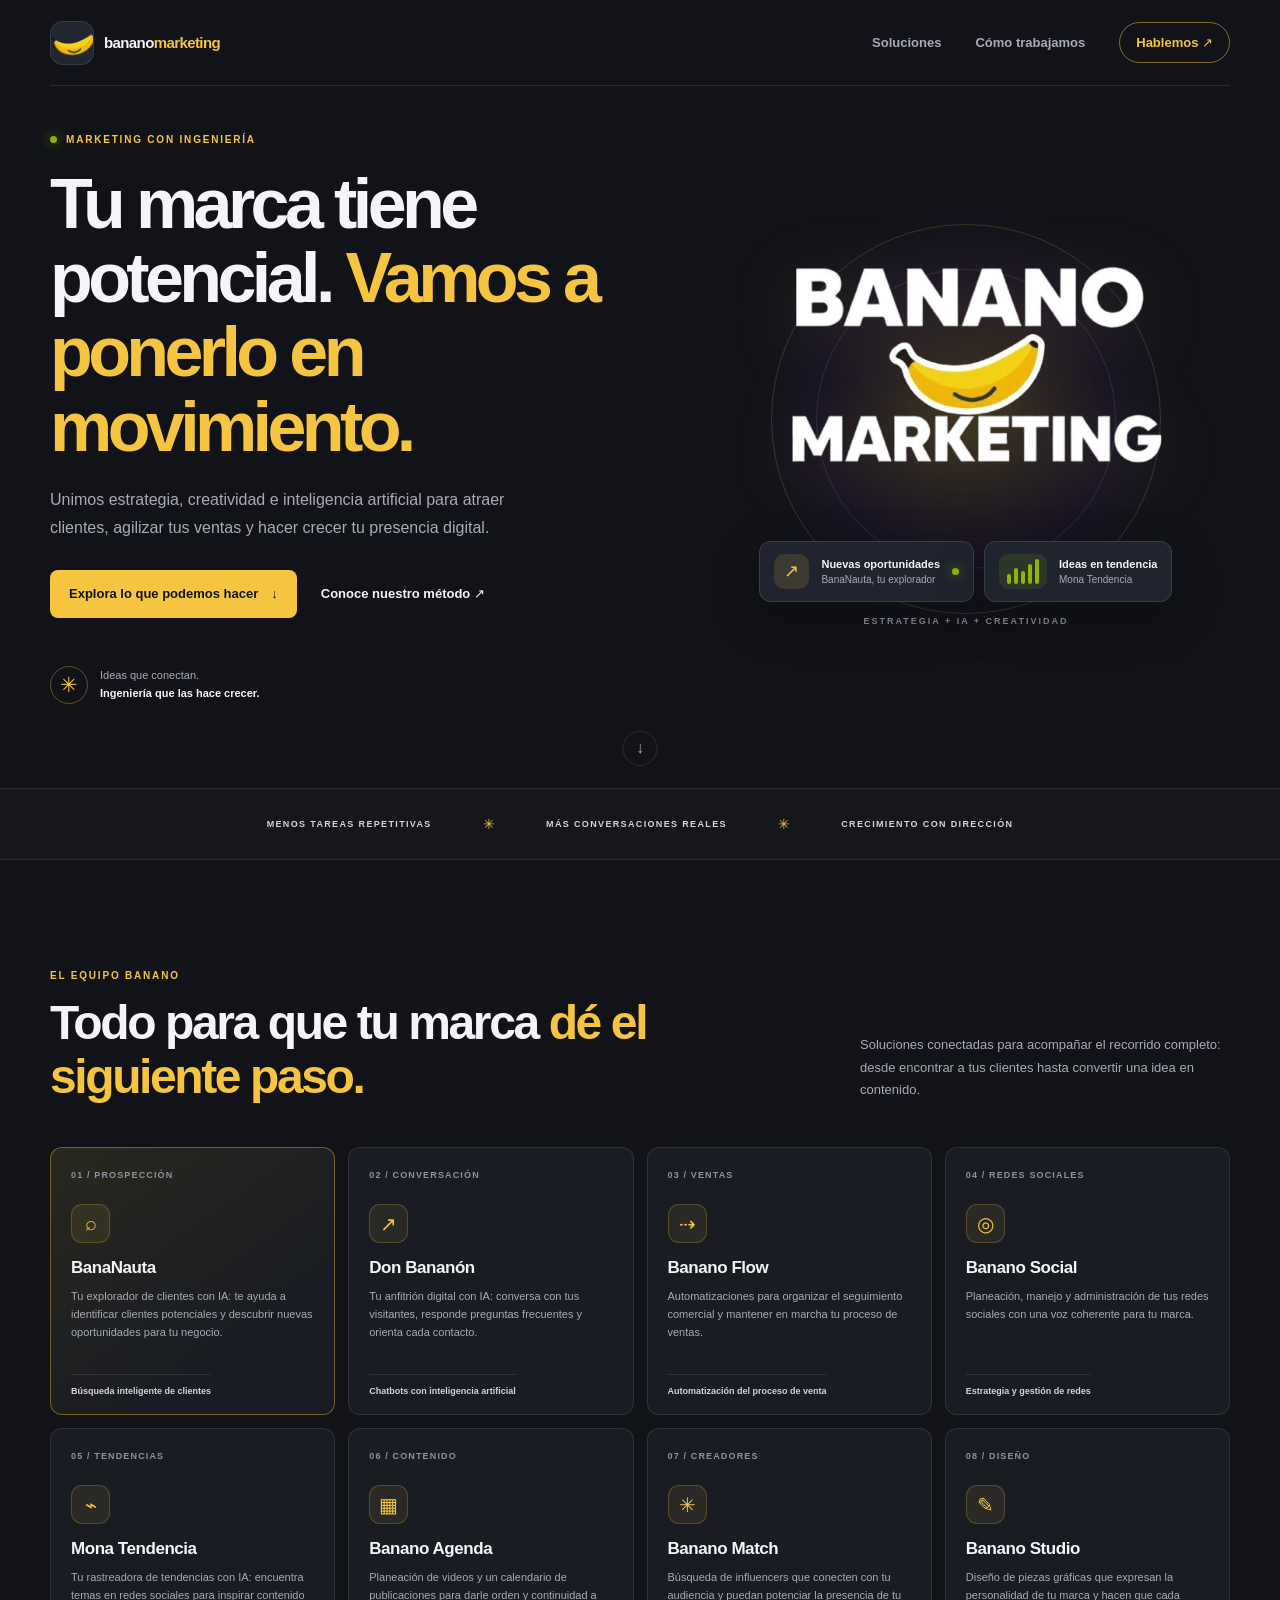
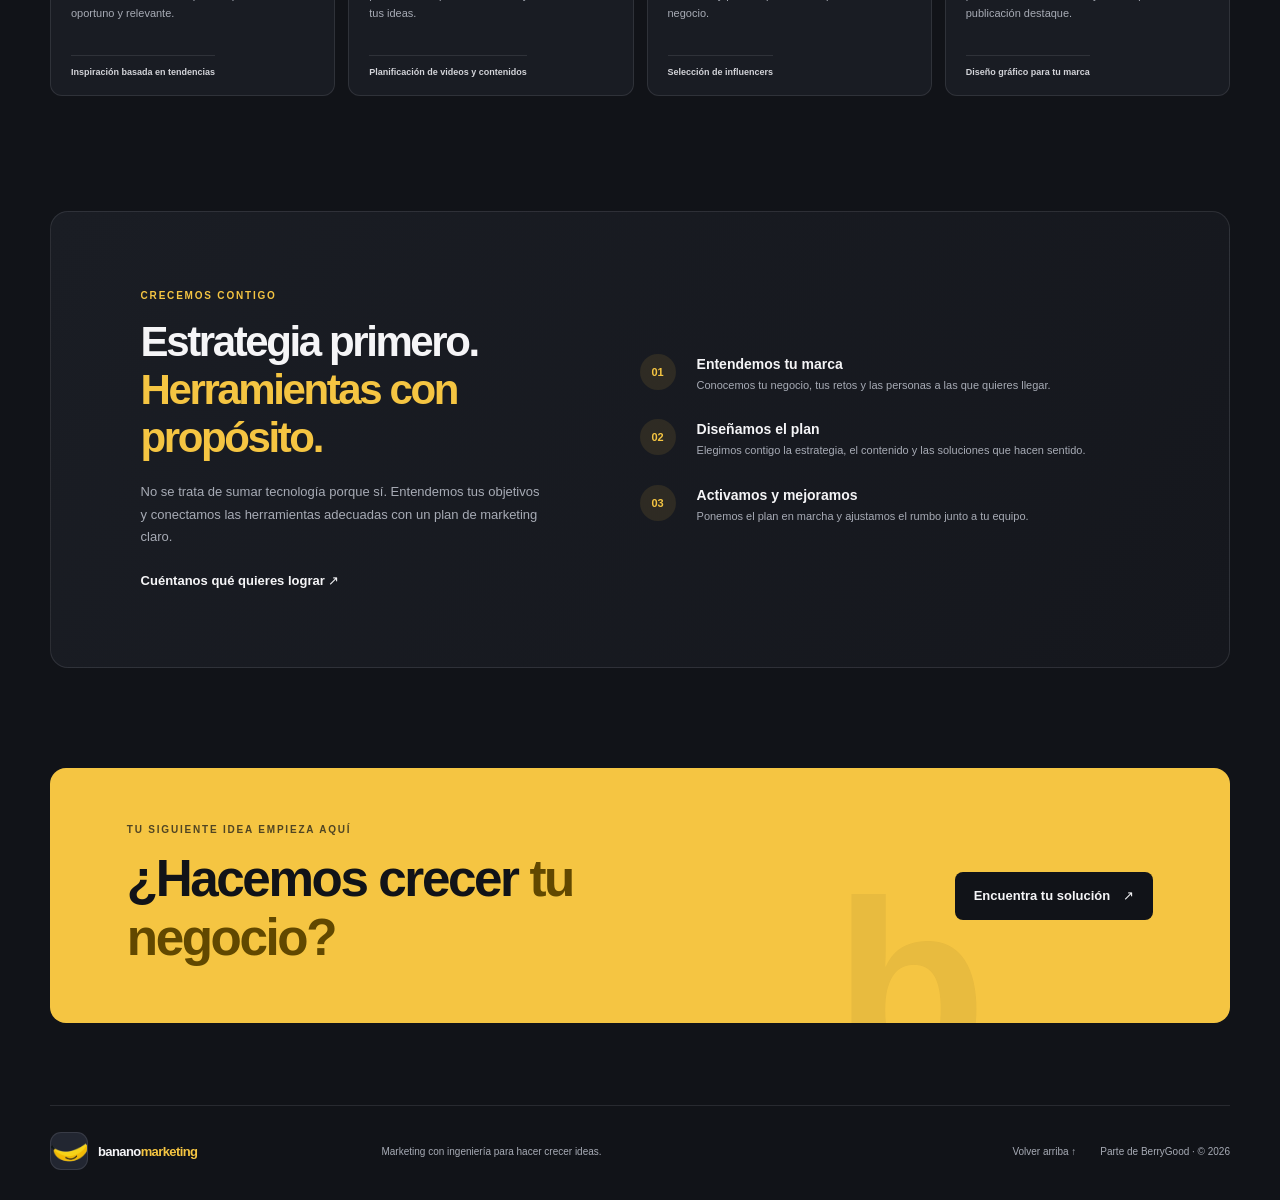
==== html/bananoMarketinghtml/indexBananoMarketing.html @ 51cf54a7 "feat: Se agrega parte de la pagina de banano marketing." ====
<!DOCTYPE html>
<html lang="es">
<head>
    <meta charset="UTF-8">
    <meta name="viewport" content="width=device-width, initial-scale=1.0">
    <meta name="theme-color" content="#111318">
    <meta name="description" content="Banano Marketing combina estrategia, inteligencia artificial y diseño para ayudar a crecer a tu negocio.">
    <title>Banano Marketing | Crecimiento con ingeniería</title>
    <link rel="stylesheet" href="../../css/bananoMarketingcss/styleBananoMarketing.css">
</head>
<body>
    <a class="skip-link" href="#contenido">Saltar al contenido</a>
    <header class="site-header">
        <a class="brand" href="#inicio" aria-label="Banano Marketing, inicio">
            <span class="brand-logo" aria-hidden="true"><img src="Logo_bananoMarketing.png" alt=""></span>
            <span class="brand-name">banano<span>marketing</span></span>
        </a>
        <nav class="main-nav" aria-label="Navegación principal">
            <a href="#soluciones">Soluciones</a>
            <a href="#metodo">Cómo trabajamos</a>
            <a class="nav-cta" href="#hablemos">Hablemos <span aria-hidden="true">↗</span></a>
        </nav>
    </header>

    <main id="contenido">
        <section class="hero section-wrap" id="inicio" aria-labelledby="hero-title">
            <div class="hero-copy">
                <p class="eyebrow"><span class="status-dot" aria-hidden="true"></span> MARKETING CON INGENIERÍA</p>
                <h1 id="hero-title">Tu marca tiene potencial. <span>Vamos a ponerlo en movimiento.</span></h1>
                <p class="hero-description">Unimos estrategia, creatividad e inteligencia artificial para atraer clientes, agilizar tus ventas y hacer crecer tu presencia digital.</p>
                <div class="hero-actions">
                    <a class="button button-primary" href="#soluciones">Explora lo que podemos hacer <span aria-hidden="true">↓</span></a>
                    <a class="text-link" href="#metodo">Conoce nuestro método <span aria-hidden="true">↗</span></a>
                </div>
                <div class="hero-proof">
                    <span class="proof-mark" aria-hidden="true">✳</span>
                    <p>Ideas que conectan.<br><strong>Ingeniería que las hace crecer.</strong></p>
                </div>
            </div>

            <div class="hero-art" aria-label="Panel ilustrativo de Banano Marketing">
                <div class="orbit orbit-large" aria-hidden="true"></div>
                <div class="orbit orbit-small" aria-hidden="true"></div>
                <img class="hero-title-image" src="titulo_bananoMarketing.png" alt="Identidad visual de Banano Marketing con su banana sonriente">
                <div class="hero-signals" aria-label="Herramientas de inteligencia artificial">
                    <div class="float-card leads-card">
                        <span class="card-icon" aria-hidden="true">↗</span>
                        <span><strong>Nuevas oportunidades</strong><small>BanaNauta, tu explorador</small></span>
                        <span class="live-dot" aria-label="Activo"></span>
                    </div>
                    <div class="float-card trend-card">
                        <span class="trend-bars" aria-hidden="true"><i></i><i></i><i></i><i></i><i></i></span>
                        <span><strong>Ideas en tendencia</strong><small>Mona Tendencia</small></span>
                    </div>
                </div>
                <span class="art-caption">ESTRATEGIA + IA + CREATIVIDAD</span>
            </div>
            <a class="scroll-cue" href="#soluciones" aria-label="Desplazarse a las soluciones"><span aria-hidden="true">↓</span></a>
        </section>

        <section class="intro-band" aria-label="Nuestro enfoque">
            <p>MENOS TAREAS REPETITIVAS</p><span aria-hidden="true">✳</span>
            <p>MÁS CONVERSACIONES REALES</p><span aria-hidden="true">✳</span>
            <p>CRECIMIENTO CON DIRECCIÓN</p>
        </section>

        <section class="solutions section-wrap" id="soluciones" aria-labelledby="solutions-title">
            <div class="section-heading">
                <div>
                    <p class="eyebrow">EL EQUIPO BANANO</p>
                    <h2 id="solutions-title">Todo para que tu marca <span>dé el siguiente paso.</span></h2>
                </div>
                <p class="section-intro">Soluciones conectadas para acompañar el recorrido completo: desde encontrar a tus clientes hasta convertir una idea en contenido.</p>
            </div>

            <div class="solution-grid">
                <article class="solution-card featured-card">
                    <span class="solution-index">01 / PROSPECCIÓN</span>
                    <span class="solution-icon" aria-hidden="true">⌕</span>
                    <h3>BanaNauta</h3>
                    <p>Tu explorador de clientes con IA: te ayuda a identificar clientes potenciales y descubrir nuevas oportunidades para tu negocio.</p>
                    <span class="solution-tag">Búsqueda inteligente de clientes</span>
                </article>
                <article class="solution-card">
                    <span class="solution-index">02 / CONVERSACIÓN</span>
                    <span class="solution-icon" aria-hidden="true">↗</span>
                    <h3>Don Bananón</h3>
                    <p>Tu anfitrión digital con IA: conversa con tus visitantes, responde preguntas frecuentes y orienta cada contacto.</p>
                    <span class="solution-tag">Chatbots con inteligencia artificial</span>
                </article>
                <article class="solution-card">
                    <span class="solution-index">03 / VENTAS</span>
                    <span class="solution-icon" aria-hidden="true">⇢</span>
                    <h3>Banano Flow</h3>
                    <p>Automatizaciones para organizar el seguimiento comercial y mantener en marcha tu proceso de ventas.</p>
                    <span class="solution-tag">Automatización del proceso de venta</span>
                </article>
                <article class="solution-card">
                    <span class="solution-index">04 / REDES SOCIALES</span>
                    <span class="solution-icon" aria-hidden="true">◎</span>
                    <h3>Banano Social</h3>
                    <p>Planeación, manejo y administración de tus redes sociales con una voz coherente para tu marca.</p>
                    <span class="solution-tag">Estrategia y gestión de redes</span>
                </article>
                <article class="solution-card">
                    <span class="solution-index">05 / TENDENCIAS</span>
                    <span class="solution-icon" aria-hidden="true">⌁</span>
                    <h3>Mona Tendencia</h3>
                    <p>Tu rastreadora de tendencias con IA: encuentra temas en redes sociales para inspirar contenido oportuno y relevante.</p>
                    <span class="solution-tag">Inspiración basada en tendencias</span>
                </article>
                <article class="solution-card">
                    <span class="solution-index">06 / CONTENIDO</span>
                    <span class="solution-icon" aria-hidden="true">▦</span>
                    <h3>Banano Agenda</h3>
                    <p>Planeación de videos y un calendario de publicaciones para darle orden y continuidad a tus ideas.</p>
                    <span class="solution-tag">Planificación de videos y contenidos</span>
                </article>
                <article class="solution-card">
                    <span class="solution-index">07 / CREADORES</span>
                    <span class="solution-icon" aria-hidden="true">✳</span>
                    <h3>Banano Match</h3>
                    <p>Búsqueda de influencers que conecten con tu audiencia y puedan potenciar la presencia de tu negocio.</p>
                    <span class="solution-tag">Selección de influencers</span>
                </article>
                <article class="solution-card">
                    <span class="solution-index">08 / DISEÑO</span>
                    <span class="solution-icon" aria-hidden="true">✎</span>
                    <h3>Banano Studio</h3>
                    <p>Diseño de piezas gráficas que expresan la personalidad de tu marca y hacen que cada publicación destaque.</p>
                    <span class="solution-tag">Diseño gráfico para tu marca</span>
                </article>
            </div>
        </section>

        <section class="method section-wrap" id="metodo" aria-labelledby="method-title">
            <div class="method-copy">
                <p class="eyebrow">CRECEMOS CONTIGO</p>
                <h2 id="method-title">Estrategia primero. <span>Herramientas con propósito.</span></h2>
                <p>No se trata de sumar tecnología porque sí. Entendemos tus objetivos y conectamos las herramientas adecuadas con un plan de marketing claro.</p>
                <a class="text-link" href="#hablemos">Cuéntanos qué quieres lograr <span aria-hidden="true">↗</span></a>
            </div>
            <ol class="method-steps">
                <li><span>01</span><div><h3>Entendemos tu marca</h3><p>Conocemos tu negocio, tus retos y las personas a las que quieres llegar.</p></div></li>
                <li><span>02</span><div><h3>Diseñamos el plan</h3><p>Elegimos contigo la estrategia, el contenido y las soluciones que hacen sentido.</p></div></li>
                <li><span>03</span><div><h3>Activamos y mejoramos</h3><p>Ponemos el plan en marcha y ajustamos el rumbo junto a tu equipo.</p></div></li>
            </ol>
        </section>

        <section class="contact section-wrap" id="hablemos" aria-labelledby="contact-title">
            <div>
                <p class="eyebrow">TU SIGUIENTE IDEA EMPIEZA AQUÍ</p>
                <h2 id="contact-title">¿Hacemos crecer <span>tu negocio?</span></h2>
            </div>
            <a class="button button-dark" href="#soluciones">Encuentra tu solución <span aria-hidden="true">↗</span></a>
            <span class="contact-decoration" aria-hidden="true">b<span>.</span></span>
        </section>
    </main>

    <footer class="site-footer">
        <a class="brand footer-brand" href="../../html/berryGoodhtml/indexBerryGood.html" aria-label="Volver a BerryGood">
            <span class="brand-logo" aria-hidden="true"><img src="Logo_bananoMarketing.png" alt=""></span>
            <span class="brand-name">banano<span>marketing</span></span>
        </a>
        <p>Marketing con ingeniería para hacer crecer ideas.</p>
        <a class="back-top" href="#inicio">Volver arriba <span aria-hidden="true">↑</span></a>
        <small>Parte de BerryGood · © 2026</small>
    </footer>
</body>
</html>
---- css/bananoMarketingcss/styleBananoMarketing.css ----
:root {
    color-scheme: dark;
    font-family: "DM Sans", "Segoe UI", sans-serif;
    color: #f5f5f7;
    background: #111318;
    font-synthesis: none;
    text-rendering: optimizeLegibility;
    -webkit-font-smoothing: antialiased;
    --banana: #f5c542;
    --banana-light: #ffd95a;
    --green: #8db600;
    --bg: #111318;
    --bg-soft: #191c23;
    --surface: #222631;
    --text: #f5f5f7;
    --muted: #a7abb5;
    --line: rgba(245, 245, 247, 0.1);
}

* {
    box-sizing: border-box;
}

html {
    min-width: 320px;
    scroll-behavior: smooth;
    scroll-padding-top: 88px;
}

body {
    min-width: 320px;
    margin: 0;
}

a {
    color: inherit;
    text-decoration: none;
}

.skip-link {
    position: fixed;
    z-index: 10;
    top: 12px;
    left: 12px;
    padding: 12px 16px;
    transform: translateY(-150%);
    border-radius: 8px;
    background: var(--banana);
    color: var(--bg);
    font-weight: 700;
}

.skip-link:focus {
    transform: translateY(0);
}

.site-header {
    position: relative;
    z-index: 2;
    display: flex;
    width: min(100% - 64px, 1180px);
    height: 86px;
    align-items: center;
    justify-content: space-between;
    margin: auto;
    border-bottom: 1px solid var(--line);
}

.brand {
    display: inline-flex;
    align-items: center;
    gap: 10px;
}

.brand-logo {
    position: relative;
    display: block;
    width: 44px;
    height: 44px;
    flex-shrink: 0;
    overflow: hidden;
    border-radius: 13px;
    border: 1px solid var(--line);
    background: var(--surface);
}

.brand-logo img {
    position: absolute;
    top: 50%;
    left: 50%;
    width: 148px;
    max-width: none;
    height: auto;
    transform: translate(-50%, -50%);
}

.brand-name {
    font-size: 15px;
    font-weight: 800;
    letter-spacing: -0.6px;
}

.brand-name span {
    color: var(--banana);
}

.main-nav {
    display: flex;
    align-items: center;
    gap: 34px;
    color: var(--muted);
    font-size: 13px;
    font-weight: 600;
}

.main-nav a,
.text-link,
.back-top {
    transition: color 160ms ease;
}

.main-nav a:hover,
.text-link:hover,
.back-top:hover {
    color: var(--banana-light);
}

.main-nav .nav-cta {
    padding: 12px 16px;
    border: 1px solid rgba(245, 197, 66, 0.5);
    border-radius: 999px;
    color: var(--banana);
}

.section-wrap {
    width: min(100% - 64px, 1180px);
    margin-inline: auto;
}

.hero {
    position: relative;
    display: grid;
    min-height: 610px;
    grid-template-columns: 1.08fr 0.92fr;
    align-items: center;
    gap: 32px;
    padding-top: 48px;
    padding-bottom: 84px;
}

.hero-copy {
    position: relative;
    z-index: 1;
    max-width: 610px;
}

.eyebrow {
    display: flex;
    align-items: center;
    gap: 9px;
    margin: 0 0 22px;
    color: var(--banana);
    font-size: 10px;
    font-weight: 800;
    letter-spacing: 1.8px;
}

.status-dot,
.live-dot {
    width: 7px;
    height: 7px;
    border-radius: 50%;
    background: var(--green);
    box-shadow: 0 0 12px rgba(141, 182, 0, 0.7);
}

h1,
h2,
h3,
p {
    margin-top: 0;
}

h1,
h2,
h3 {
    font-family: "Manrope", "Segoe UI", sans-serif;
}

h1 {
    max-width: 670px;
    margin-bottom: 22px;
    font-size: clamp(42px, 5.5vw, 70px);
    font-weight: 800;
    letter-spacing: -4.6px;
    line-height: 1.06;
}

h1 span,
.section-heading h2 span,
.method h2 span,
.contact h2 span {
    color: var(--banana);
}

.hero-description {
    max-width: 500px;
    margin-bottom: 28px;
    color: var(--muted);
    font-size: 16px;
    line-height: 1.75;
}

.hero-actions {
    display: flex;
    flex-wrap: wrap;
    align-items: center;
    gap: 24px;
}

.button {
    display: inline-flex;
    min-height: 48px;
    align-items: center;
    justify-content: center;
    gap: 13px;
    padding: 0 19px;
    border-radius: 8px;
    font-size: 13px;
    font-weight: 800;
    transition: transform 160ms ease, background-color 160ms ease;
}

.button:hover {
    transform: translateY(-2px);
}

.button-primary {
    background: var(--banana);
    color: var(--bg);
}

.button-primary:hover {
    background: var(--banana-light);
}

.text-link {
    color: var(--text);
    font-size: 13px;
    font-weight: 700;
}

.hero-proof {
    display: flex;
    align-items: center;
    gap: 12px;
    margin-top: 48px;
}

.proof-mark {
    display: grid;
    width: 38px;
    height: 38px;
    place-items: center;
    border: 1px solid rgba(245, 197, 66, 0.35);
    border-radius: 50%;
    color: var(--banana);
    font-size: 21px;
}

.hero-proof p {
    margin: 0;
    color: var(--muted);
    font-size: 11px;
    line-height: 1.6;
}

.hero-proof strong {
    color: var(--text);
    font-weight: 600;
}

.hero-art {
    position: relative;
    display: flex;
    min-height: 435px;
    flex-direction: column;
    align-items: center;
    justify-content: center;
    gap: 14px;
    isolation: isolate;
}

.hero-art::before {
    position: absolute;
    z-index: -1;
    width: min(100%, 430px);
    aspect-ratio: 1;
    border-radius: 50%;
    background: radial-gradient(circle, rgba(245, 197, 66, 0.13), rgba(109, 22, 199, 0.07) 48%, transparent 72%);
    content: "";
}

.orbit {
    position: absolute;
    border: 1px solid rgba(245, 197, 66, 0.18);
    border-radius: 50%;
}

.orbit-large {
    width: min(100%, 390px);
    aspect-ratio: 1;
}

.orbit-small {
    width: min(78%, 300px);
    aspect-ratio: 1;
    border-color: rgba(245, 245, 247, 0.1);
}

.hero-title-image {
    position: relative;
    z-index: 1;
    display: block;
    width: min(100%, 480px);
    height: auto;
    filter: drop-shadow(0 12px 34px rgba(245, 197, 66, 0.13));
    pointer-events: none;
}

.hero-signals {
    position: relative;
    z-index: 1;
    display: flex;
    width: 100%;
    align-items: center;
    justify-content: center;
    gap: 10px;
}

.float-card {
    display: flex;
    min-width: 0;
    align-items: center;
    gap: 12px;
    padding: 12px 14px;
    border: 1px solid rgba(245, 245, 247, 0.12);
    border-radius: 12px;
    background: rgba(34, 38, 49, 0.93);
    box-shadow: 0 16px 48px rgba(0, 0, 0, 0.28);
    backdrop-filter: blur(12px);
}

.card-icon {
    display: grid;
    width: 35px;
    height: 35px;
    place-items: center;
    border-radius: 10px;
    background: rgba(245, 197, 66, 0.13);
    color: var(--banana);
    font-size: 18px;
}

.float-card strong,
.float-card small {
    display: block;
    white-space: normal;
}

.float-card strong {
    margin-bottom: 4px;
    font-size: 11px;
}

.float-card small {
    color: var(--muted);
    font-size: 10px;
}

.trend-bars {
    display: flex;
    height: 35px;
    align-items: end;
    gap: 3px;
    padding: 5px 8px;
    border-radius: 9px;
    background: rgba(141, 182, 0, 0.12);
}

.trend-bars i {
    width: 4px;
    border-radius: 3px;
    background: var(--green);
}

.trend-bars i:nth-child(1) { height: 40%; }
.trend-bars i:nth-child(2) { height: 65%; }
.trend-bars i:nth-child(3) { height: 50%; }
.trend-bars i:nth-child(4) { height: 78%; }
.trend-bars i:nth-child(5) { height: 100%; }

.art-caption {
    position: relative;
    z-index: 1;
    color: #777b85;
    font-size: 9px;
    font-weight: 700;
    letter-spacing: 2px;
    white-space: nowrap;
}

.scroll-cue {
    position: absolute;
    bottom: 22px;
    left: 50%;
    display: grid;
    width: 35px;
    height: 35px;
    place-items: center;
    transform: translateX(-50%);
    border: 1px solid var(--line);
    border-radius: 50%;
    color: var(--muted);
}

.intro-band {
    display: flex;
    min-height: 72px;
    align-items: center;
    justify-content: center;
    gap: clamp(16px, 4vw, 54px);
    padding: 16px 24px;
    border-block: 1px solid var(--line);
    background: #15171d;
}

.intro-band p {
    margin: 0;
    color: #d4d5da;
    font-size: 9px;
    font-weight: 800;
    letter-spacing: 1.35px;
    text-align: center;
}

.intro-band span {
    color: var(--banana);
    font-size: 14px;
}

.solutions {
    padding-top: 110px;
    padding-bottom: 115px;
}

.section-heading {
    display: flex;
    align-items: end;
    justify-content: space-between;
    gap: 40px;
    margin-bottom: 42px;
}

.section-heading .eyebrow {
    margin-bottom: 15px;
}

.section-heading h2,
.method h2,
.contact h2 {
    max-width: 660px;
    margin-bottom: 0;
    font-size: clamp(32px, 4vw, 48px);
    font-weight: 800;
    letter-spacing: -2.4px;
    line-height: 1.14;
}

.section-intro {
    max-width: 370px;
    margin: 0 0 3px;
    color: var(--muted);
    font-size: 13px;
    line-height: 1.75;
}

.solution-grid {
    display: grid;
    grid-template-columns: repeat(4, minmax(0, 1fr));
    gap: 13px;
}

.solution-card {
    position: relative;
    display: flex;
    min-height: 268px;
    flex-direction: column;
    align-items: flex-start;
    padding: 22px 20px 18px;
    overflow: hidden;
    border: 1px solid var(--line);
    border-radius: 12px;
    background: var(--bg-soft);
    transition: transform 180ms ease, border-color 180ms ease, background-color 180ms ease;
}

.solution-card:hover {
    transform: translateY(-4px);
    border-color: rgba(245, 197, 66, 0.38);
    background: #1d2028;
}

.solution-card.featured-card {
    border-color: rgba(245, 197, 66, 0.4);
    background: linear-gradient(145deg, #29281f, #191c23 72%);
}

.solution-index {
    color: #8f939c;
    font-size: 9px;
    font-weight: 800;
    letter-spacing: 1.15px;
}

.solution-icon {
    display: grid;
    width: 39px;
    height: 39px;
    place-items: center;
    margin: 24px 0 15px;
    border: 1px solid rgba(245, 197, 66, 0.22);
    border-radius: 11px;
    background: rgba(245, 197, 66, 0.08);
    color: var(--banana);
    font-size: 20px;
}

.solution-card h3 {
    margin-bottom: 9px;
    font-size: 17px;
    font-weight: 800;
    letter-spacing: -0.45px;
}

.solution-card p {
    margin-bottom: 18px;
    color: var(--muted);
    font-size: 11px;
    line-height: 1.65;
}

.solution-tag {
    margin-top: auto;
    padding-top: 11px;
    border-top: 1px solid var(--line);
    color: #d3d4d9;
    font-size: 9px;
    font-weight: 600;
}

.method {
    display: grid;
    grid-template-columns: 0.9fr 1.1fr;
    gap: 90px;
    padding: 78px 7%;
    border: 1px solid var(--line);
    border-radius: 18px;
    background: linear-gradient(125deg, #1a1d24, #15171d);
}

.method-copy .eyebrow {
    margin-bottom: 17px;
}

.method h2 {
    margin-bottom: 19px;
    font-size: clamp(29px, 3.5vw, 42px);
}

.method-copy > p:not(.eyebrow) {
    max-width: 440px;
    margin-bottom: 22px;
    color: var(--muted);
    font-size: 13px;
    line-height: 1.75;
}

.method-steps {
    display: grid;
    align-content: center;
    gap: 25px;
    margin: 0;
    padding: 0;
    list-style: none;
}

.method-steps li {
    display: grid;
    grid-template-columns: 42px 1fr;
    gap: 15px;
}

.method-steps li > span {
    display: grid;
    width: 36px;
    height: 36px;
    place-items: center;
    border-radius: 50%;
    background: rgba(245, 197, 66, 0.1);
    color: var(--banana);
    font-size: 11px;
    font-weight: 800;
}

.method-steps h3 {
    margin: 2px 0 5px;
    font-size: 14px;
}

.method-steps p {
    margin: 0;
    color: var(--muted);
    font-size: 11px;
    line-height: 1.6;
}

.contact {
    position: relative;
    display: flex;
    min-height: 255px;
    align-items: center;
    justify-content: space-between;
    gap: 32px;
    margin-top: 100px;
    margin-bottom: 82px;
    padding: 45px 6%;
    overflow: hidden;
    border-radius: 16px;
    background: var(--banana);
    color: var(--bg);
}

.contact .eyebrow {
    margin-bottom: 15px;
    color: rgba(17, 19, 24, 0.72);
}

.contact h2 {
    max-width: 550px;
    font-size: clamp(34px, 4vw, 52px);
}

.contact h2 span {
    color: #614800;
}

.button-dark {
    position: relative;
    z-index: 1;
    flex-shrink: 0;
    background: var(--bg);
    color: var(--text);
}

.button-dark:hover {
    background: #292d37;
}

.contact-decoration {
    position: absolute;
    right: 24%;
    bottom: -92px;
    color: rgba(17, 19, 24, 0.055);
    font-family: "Arial Black", sans-serif;
    font-size: 250px;
    font-weight: 900;
    letter-spacing: -40px;
    line-height: 1;
}

.contact-decoration span {
    font-size: 120px;
}

.site-footer {
    display: grid;
    width: min(100% - 64px, 1180px);
    grid-template-columns: 1.1fr 1.4fr 1fr auto;
    align-items: center;
    gap: 24px;
    margin: auto;
    padding: 26px 0 30px;
    border-top: 1px solid var(--line);
}

.footer-brand .brand-logo {
    width: 38px;
    height: 38px;
    border-radius: 11px;
}

.footer-brand .brand-logo img {
    width: 128px;
}

.footer-brand .brand-name {
    font-size: 13px;
}

.site-footer p,
.back-top,
.site-footer small {
    margin: 0;
    color: var(--muted);
    font-size: 10px;
}

.back-top {
    justify-self: end;
}

.site-footer small {
    white-space: nowrap;
}

@media (max-width: 900px) {
    .hero {
        min-height: 580px;
        grid-template-columns: 1fr 0.8fr;
        gap: 12px;
    }

    h1 {
        font-size: clamp(42px, 6.5vw, 60px);
        letter-spacing: -3px;
    }

    .hero-art {
        transform: scale(0.88);
    }

    .solution-grid {
        grid-template-columns: repeat(2, minmax(0, 1fr));
    }

    .method {
        gap: 45px;
        padding-inline: 5%;
    }

    .site-footer {
        grid-template-columns: 1fr 1fr;
    }

    .site-footer p {
        justify-self: end;
    }

    .back-top {
        justify-self: start;
    }
}

@media (max-width: 640px) {
    html {
        scroll-padding-top: 72px;
    }

    .site-header,
    .section-wrap,
    .site-footer {
        width: min(100% - 40px, 1180px);
    }

    .site-header {
        height: 72px;
    }

    .brand-logo {
        width: 40px;
        height: 40px;
    }

    .brand-name {
        font-size: 13px;
    }

    .main-nav {
        gap: 13px;
    }

    .main-nav > a:not(.nav-cta) {
        display: none;
    }

    .main-nav .nav-cta {
        padding: 10px 13px;
        font-size: 11px;
    }

    .hero {
        min-height: auto;
        grid-template-columns: 1fr;
        gap: 0;
        padding-top: 74px;
        padding-bottom: 66px;
    }

    .eyebrow {
        font-size: 9px;
    }

    h1 {
        max-width: 540px;
        font-size: clamp(43px, 12vw, 60px);
        letter-spacing: -3.2px;
    }

    .hero-description {
        font-size: 14px;
    }

    .hero-actions {
        align-items: flex-start;
        flex-direction: column;
        gap: 17px;
    }

    .hero-proof {
        margin-top: 29px;
    }

    .hero-art {
        min-height: 0;
        margin-top: 10px;
        gap: 10px;
        transform: none;
    }

    .orbit-large {
        width: 300px;
    }

    .orbit-small {
        width: 230px;
    }

    .hero-title-image {
        width: min(100%, 390px);
    }

    .hero-signals {
        align-items: stretch;
        gap: 8px;
    }

    .float-card {
        flex: 1 1 0;
        gap: 7px;
        padding: 9px 8px;
    }

    .float-card strong {
        font-size: 8px;
    }

    .float-card small {
        font-size: 8px;
    }

    .card-icon,
    .trend-bars {
        width: 30px;
        height: 30px;
    }

    .art-caption {
        font-size: 8px;
    }

    .scroll-cue {
        bottom: 11px;
    }

    .intro-band {
        min-height: 63px;
        gap: 11px;
        padding-inline: 14px;
    }

    .intro-band p {
        font-size: 7px;
        letter-spacing: 0.6px;
    }

    .intro-band span {
        font-size: 11px;
    }

    .solutions {
        padding-top: 75px;
        padding-bottom: 75px;
    }

    .section-heading {
        align-items: flex-start;
        flex-direction: column;
        gap: 16px;
        margin-bottom: 28px;
    }

    .section-heading h2,
    .method h2,
    .contact h2 {
        font-size: clamp(33px, 9vw, 43px);
        letter-spacing: -2px;
    }

    .section-intro {
        font-size: 12px;
    }

    .solution-grid {
        gap: 9px;
    }

    .solution-card {
        min-height: 260px;
        padding: 16px 13px 14px;
    }

    .solution-index {
        font-size: 7px;
        letter-spacing: 0.65px;
    }

    .solution-icon {
        width: 34px;
        height: 34px;
        margin: 19px 0 13px;
        font-size: 17px;
    }

    .solution-card h3 {
        font-size: 14px;
    }

    .solution-card p {
        font-size: 10px;
        line-height: 1.6;
    }

    .solution-tag {
        font-size: 8px;
        line-height: 1.4;
    }

    .method {
        grid-template-columns: 1fr;
        gap: 33px;
        padding: 32px 23px;
    }

    .method-steps {
        gap: 21px;
    }

    .contact {
        min-height: 300px;
        align-items: flex-start;
        flex-direction: column;
        justify-content: center;
        gap: 24px;
        margin-top: 70px;
        margin-bottom: 60px;
        padding: 32px 25px;
    }

    .contact-decoration {
        right: -8px;
        bottom: -44px;
        font-size: 180px;
    }

    .contact-decoration span {
        font-size: 90px;
    }

    .site-footer {
        grid-template-columns: 1fr auto;
        row-gap: 15px;
        padding-bottom: 24px;
    }

    .site-footer p {
        grid-row: 2;
        justify-self: start;
    }

    .back-top {
        grid-column: 2;
        grid-row: 1;
        justify-self: end;
    }

    .site-footer small {
        grid-column: 2;
        grid-row: 2;
        justify-self: end;
        font-size: 9px;
    }
}

@media (max-width: 370px) {
    .section-wrap,
    .site-header,
    .site-footer {
        width: min(100% - 32px, 1180px);
    }

    .intro-band {
        gap: 7px;
    }

    .intro-band p {
        font-size: 6px;
    }

    .solution-card {
        min-height: 280px;
        padding-inline: 11px;
    }
}

@media (prefers-reduced-motion: reduce) {
    *,
    *::before,
    *::after {
        scroll-behavior: auto !important;
        transition-duration: 0.01ms !important;
    }
}
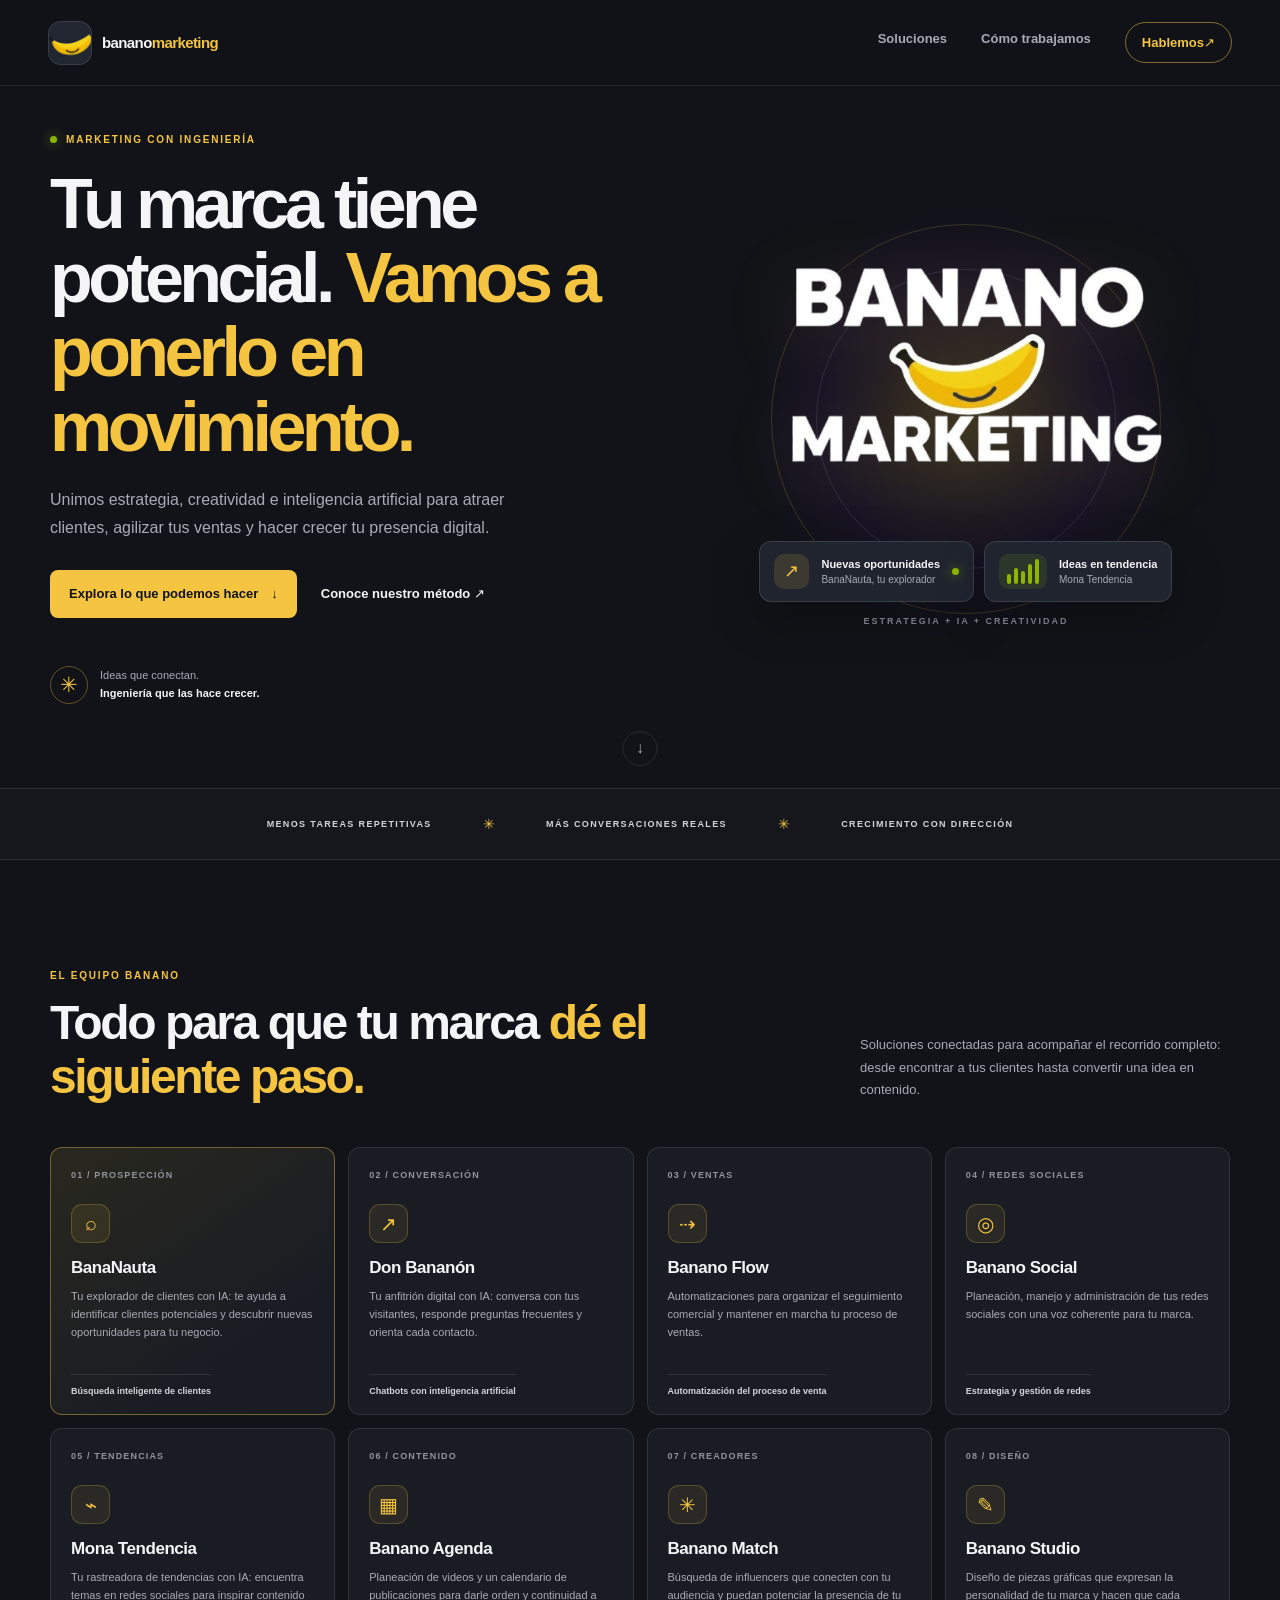
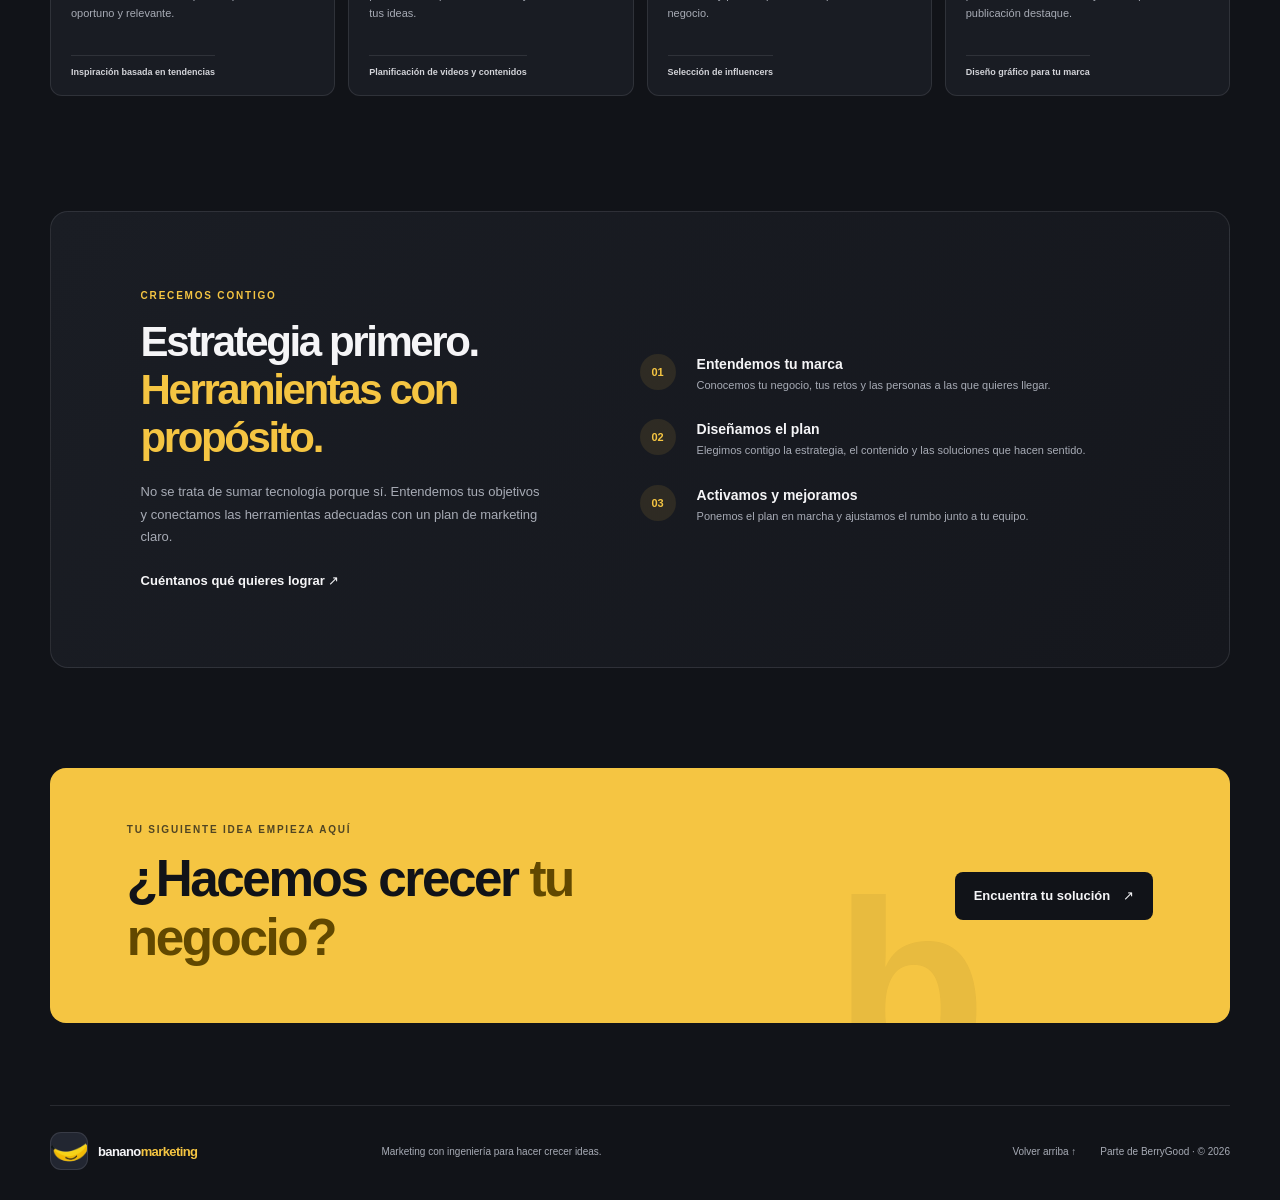
==== commit e8905222: "feat(banano-marketing): actualizar estilos e imágenes, agregar módulo js" ====
--- a/html/bananoMarketinghtml/indexBananoMarketing.html
+++ b/html/bananoMarketinghtml/indexBananoMarketing.html
@@ -7,6 +7,7 @@
     <meta name="description" content="Banano Marketing combina estrategia, inteligencia artificial y diseño para ayudar a crecer a tu negocio.">
     <title>Banano Marketing | Crecimiento con ingeniería</title>
     <link rel="stylesheet" href="../../css/bananoMarketingcss/styleBananoMarketing.css">
+    <script src="../../js/bananoMarketingjs/mainBananoMarketing.js" defer></script>
 </head>
 <body>
     <a class="skip-link" href="#contenido">Saltar al contenido</a>
--- a/css/bananoMarketingcss/styleBananoMarketing.css
+++ b/css/bananoMarketingcss/styleBananoMarketing.css
@@ -55,15 +55,28 @@
 }
 
 .site-header {
-    position: relative;
-    z-index: 2;
-    display: flex;
-    width: min(100% - 64px, 1180px);
+    position: sticky;
+    top: 0;
+    z-index: 20;
+    display: flex;
+    width: 100%;
     height: 86px;
     align-items: center;
     justify-content: space-between;
-    margin: auto;
+    margin: 0;
+    padding: 0 clamp(24px, 4vw, 48px);
     border-bottom: 1px solid var(--line);
+    background: rgba(17, 19, 24, 0.82);
+    backdrop-filter: blur(16px);
+    -webkit-backdrop-filter: blur(16px);
+    transition: background-color 180ms ease, box-shadow 180ms ease, border-color 180ms ease;
+    box-sizing: border-box;
+}
+
+.site-header.is-scrolled {
+    background: rgba(17, 19, 24, 0.94);
+    border-bottom-color: rgba(245, 197, 66, 0.2);
+    box-shadow: 0 10px 30px rgba(0, 0, 0, 0.18);
 }
 
 .brand {
@@ -113,6 +126,24 @@
     font-weight: 600;
 }
 
+.main-nav a {
+    position: relative;
+    padding-bottom: 8px;
+}
+
+.main-nav a::after {
+    position: absolute;
+    right: 0;
+    bottom: 0;
+    left: 0;
+    height: 2px;
+    background: var(--banana);
+    transform: scaleX(0);
+    transform-origin: center;
+    transition: transform 180ms ease;
+    content: "";
+}
+
 .main-nav a,
 .text-link,
 .back-top {
@@ -125,11 +156,36 @@
     color: var(--banana-light);
 }
 
+.main-nav a.is-active,
+.main-nav a.is-active:hover {
+    color: var(--banana-light);
+}
+
+.main-nav a.is-active::after,
+.main-nav a:hover::after {
+    transform: scaleX(1);
+}
+
 .main-nav .nav-cta {
+    display: inline-flex;
+    align-items: center;
     padding: 12px 16px;
     border: 1px solid rgba(245, 197, 66, 0.5);
     border-radius: 999px;
     color: var(--banana);
+    transition: color 160ms ease, background-color 160ms ease, border-color 160ms ease, box-shadow 160ms ease;
+}
+
+.main-nav .nav-cta::after {
+    display: none;
+}
+
+.main-nav .nav-cta.is-active,
+.main-nav .nav-cta.is-active:hover {
+    background: rgba(245, 197, 66, 0.1);
+    border-color: rgba(245, 197, 66, 0.8);
+    box-shadow: 0 0 0 1px rgba(245, 197, 66, 0.2);
+    color: var(--banana-light);
 }
 
 .section-wrap {
@@ -502,7 +558,23 @@
     border: 1px solid var(--line);
     border-radius: 12px;
     background: var(--bg-soft);
-    transition: transform 180ms ease, border-color 180ms ease, background-color 180ms ease;
+    opacity: 0;
+    transform: translateY(20px);
+    transition: transform 180ms ease, border-color 180ms ease, background-color 180ms ease, opacity 400ms ease;
+}
+
+.solution-card.reveal,
+.method.reveal,
+.contact.reveal {
+    opacity: 0;
+    transform: translateY(20px);
+}
+
+.solution-card.is-visible,
+.method.is-visible,
+.contact.is-visible {
+    opacity: 1;
+    transform: translateY(0);
 }
 
 .solution-card:hover {
@@ -567,6 +639,9 @@
     border: 1px solid var(--line);
     border-radius: 18px;
     background: linear-gradient(125deg, #1a1d24, #15171d);
+    opacity: 0;
+    transform: translateY(20px);
+    transition: opacity 420ms ease, transform 420ms ease;
 }
 
 .method-copy .eyebrow {
@@ -639,6 +714,9 @@
     border-radius: 16px;
     background: var(--banana);
     color: var(--bg);
+    opacity: 0;
+    transform: translateY(20px);
+    transition: opacity 420ms ease, transform 420ms ease;
 }
 
 .contact .eyebrow {
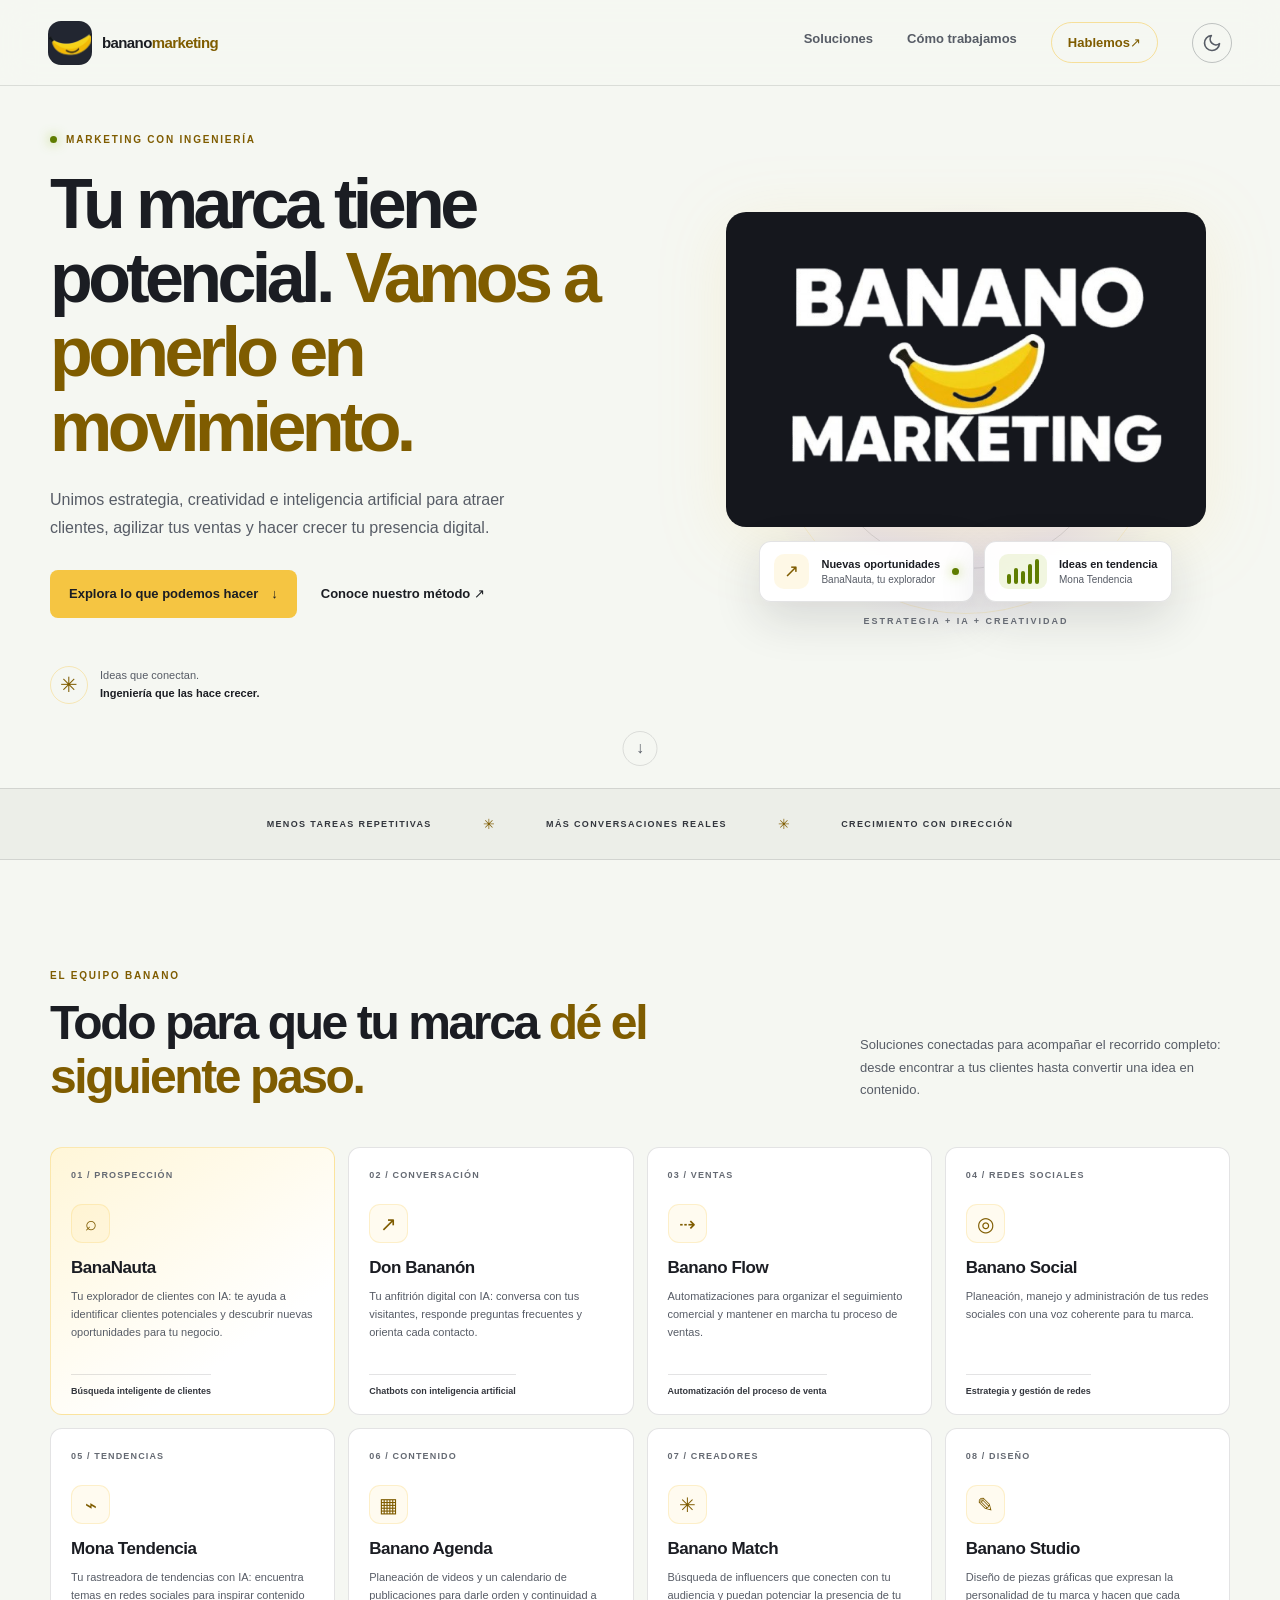
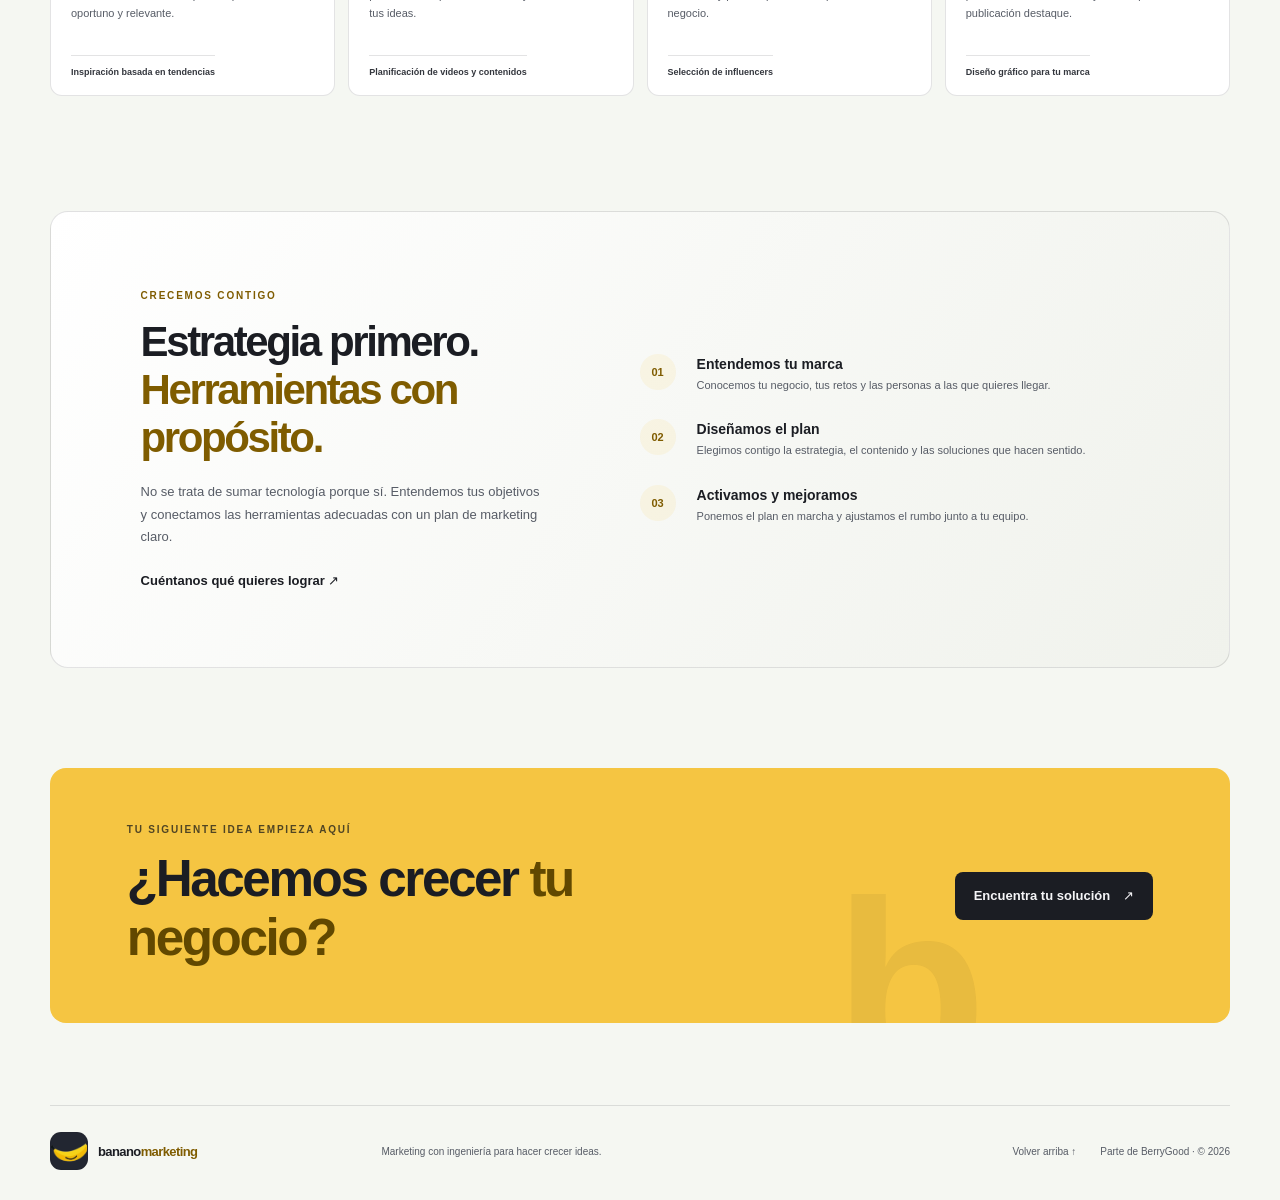
==== commit feb79b46: "feat(tema): agregar botón de modo día/noche en todas las páginas - Agrega el botón sol/luna en el en" ====
--- a/html/bananoMarketinghtml/indexBananoMarketing.html
+++ b/html/bananoMarketinghtml/indexBananoMarketing.html
@@ -7,6 +7,8 @@
     <meta name="description" content="Banano Marketing combina estrategia, inteligencia artificial y diseño para ayudar a crecer a tu negocio.">
     <title>Banano Marketing | Crecimiento con ingeniería</title>
     <link rel="stylesheet" href="../../css/bananoMarketingcss/styleBananoMarketing.css">
+    <link rel="stylesheet" href="../../css/theme.css">
+    <script src="../../js/theme.js"></script>
     <script src="../../js/bananoMarketingjs/mainBananoMarketing.js" defer></script>
 </head>
 <body>
@@ -20,6 +22,10 @@
             <a href="#soluciones">Soluciones</a>
             <a href="#metodo">Cómo trabajamos</a>
             <a class="nav-cta" href="#hablemos">Hablemos <span aria-hidden="true">↗</span></a>
+            <button class="theme-toggle" type="button" aria-label="Cambiar modo de color">
+                <svg class="theme-icon-sun" aria-hidden="true" viewBox="0 0 24 24" fill="none" stroke="currentColor" stroke-width="2" stroke-linecap="round"><circle cx="12" cy="12" r="4"/><path d="M12 2v2M12 20v2M4.9 4.9l1.4 1.4M17.7 17.7l1.4 1.4M2 12h2M20 12h2M4.9 19.1l1.4-1.4M17.7 6.3l1.4-1.4"/></svg>
+                <svg class="theme-icon-moon" aria-hidden="true" viewBox="0 0 24 24" fill="none" stroke="currentColor" stroke-width="2" stroke-linecap="round" stroke-linejoin="round"><path d="M21 12.8A9 9 0 1 1 11.2 3a7 7 0 0 0 9.8 9.8z"/></svg>
+            </button>
         </nav>
     </header>
 
@@ -159,7 +165,7 @@
     </main>
 
     <footer class="site-footer">
-        <a class="brand footer-brand" href="../../html/berryGoodhtml/indexBerryGood.html" aria-label="Volver a BerryGood">
+        <a class="brand footer-brand" href="../../index.html" aria-label="Volver a BerryGood">
             <span class="brand-logo" aria-hidden="true"><img src="Logo_bananoMarketing.png" alt=""></span>
             <span class="brand-name">banano<span>marketing</span></span>
         </a>
--- a/css/bananoMarketingcss/styleBananoMarketing.css
+++ b/css/bananoMarketingcss/styleBananoMarketing.css
@@ -1119,3 +1119,105 @@
         transition-duration: 0.01ms !important;
     }
 }
+
+/* Modo día */
+:root[data-theme="light"] {
+    color-scheme: light;
+    color: #1b1d23;
+    background: #f5f7f2;
+    --banana: #7f5c00;
+    --banana-light: #6a4d00;
+    --green: #5f7d00;
+    --bg: #f5f7f2;
+    --bg-soft: #ffffff;
+    --surface: #ffffff;
+    --text: #1b1d23;
+    --muted: #575c66;
+    --line: rgba(27, 29, 35, 0.12);
+}
+
+:root[data-theme="light"] .site-header {
+    background: rgba(245, 247, 242, 0.88);
+}
+
+:root[data-theme="light"] .site-header.is-scrolled {
+    background: rgba(245, 247, 242, 0.96);
+    box-shadow: 0 10px 30px rgba(27, 29, 35, 0.1);
+}
+
+/* Los logos de esta área traen letras blancas: llevan fondo oscuro */
+:root[data-theme="light"] .brand-logo {
+    background: #222631;
+}
+
+:root[data-theme="light"] .hero-title-image {
+    border-radius: 20px;
+    background: #15171d;
+}
+
+:root[data-theme="light"] .skip-link,
+:root[data-theme="light"] .button-primary {
+    background: #f5c542;
+    color: #1b1d23;
+}
+
+:root[data-theme="light"] .button-primary:hover {
+    background: #ffd95a;
+}
+
+:root[data-theme="light"] .orbit-small {
+    border-color: rgba(27, 29, 35, 0.12);
+}
+
+:root[data-theme="light"] .float-card {
+    border-color: rgba(27, 29, 35, 0.12);
+    background: rgba(255, 255, 255, 0.96);
+    box-shadow: 0 16px 48px rgba(27, 29, 35, 0.14);
+}
+
+:root[data-theme="light"] .art-caption,
+:root[data-theme="light"] .solution-index {
+    color: #656a73;
+}
+
+:root[data-theme="light"] .intro-band {
+    background: #eceee8;
+}
+
+:root[data-theme="light"] .intro-band p,
+:root[data-theme="light"] .solution-tag {
+    color: #33363d;
+}
+
+:root[data-theme="light"] .solution-card:hover {
+    background: #ffffff;
+}
+
+:root[data-theme="light"] .solution-card.featured-card {
+    background: linear-gradient(145deg, #fff6d8, #ffffff 72%);
+}
+
+:root[data-theme="light"] .method {
+    background: linear-gradient(125deg, #ffffff, #f0f2ec);
+}
+
+:root[data-theme="light"] .contact {
+    background: #f5c542;
+    color: #1b1d23;
+}
+
+:root[data-theme="light"] .button-dark {
+    background: #1b1d23;
+    color: #f5f5f7;
+}
+
+:root[data-theme="light"] .button-dark:hover {
+    background: #292d37;
+}
+
+/* El encabezado ocupa todo el ancho para dar espacio al botón de modo */
+@media (max-width: 640px) {
+    .site-header {
+        width: 100%;
+    }
+}
--- a/css/theme.css
+++ b/css/theme.css
@@ -0,0 +1,39 @@
+.theme-toggle {
+	display: inline-flex;
+	flex: none;
+	width: 40px;
+	height: 40px;
+	align-items: center;
+	justify-content: center;
+	padding: 0;
+	border: 1px solid color-mix(in srgb, currentColor 35%, transparent);
+	border-radius: 50%;
+	background: transparent;
+	color: inherit;
+	cursor: pointer;
+	transition: background-color 160ms ease, border-color 160ms ease;
+}
+
+.theme-toggle:hover {
+	border-color: currentColor;
+	background: color-mix(in srgb, currentColor 12%, transparent);
+}
+
+.theme-toggle:focus-visible {
+	outline: 2px solid currentColor;
+	outline-offset: 2px;
+}
+
+.theme-toggle svg {
+	width: 20px;
+	height: 20px;
+}
+
+.theme-icon-moon,
+:root[data-theme="light"] .theme-icon-sun {
+	display: none;
+}
+
+:root[data-theme="light"] .theme-icon-moon {
+	display: block;
+}
